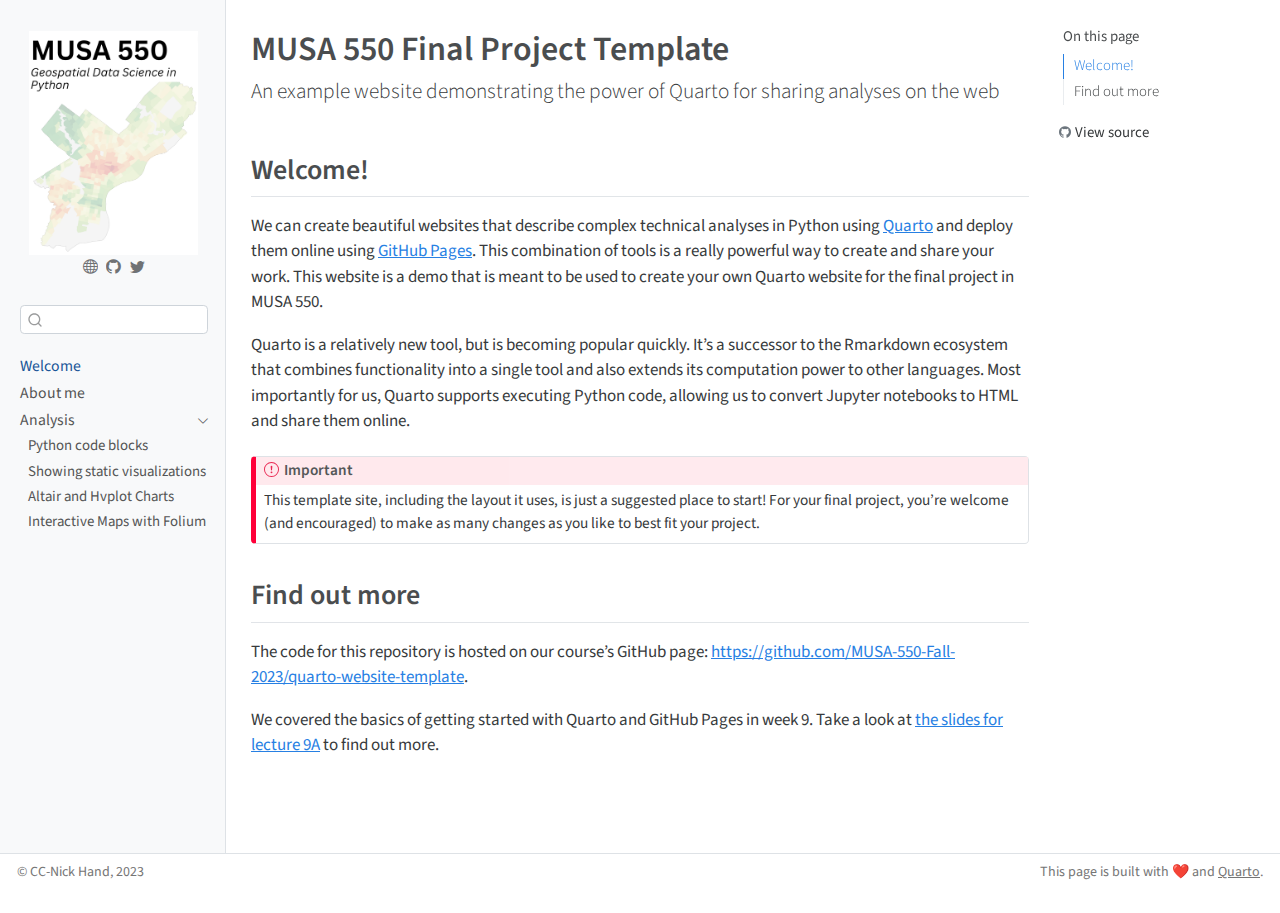
==== docs/index.html @ 7783d419 "Initial commit" ====
<!DOCTYPE html>
<html xmlns="http://www.w3.org/1999/xhtml" lang="en" xml:lang="en"><head>

<meta charset="utf-8">
<meta name="generator" content="quarto-1.3.450">

<meta name="viewport" content="width=device-width, initial-scale=1.0, user-scalable=yes">


<title>MUSA 550 Quarto Template - MUSA 550 Final Project Template</title>
<style>
code{white-space: pre-wrap;}
span.smallcaps{font-variant: small-caps;}
div.columns{display: flex; gap: min(4vw, 1.5em);}
div.column{flex: auto; overflow-x: auto;}
div.hanging-indent{margin-left: 1.5em; text-indent: -1.5em;}
ul.task-list{list-style: none;}
ul.task-list li input[type="checkbox"] {
  width: 0.8em;
  margin: 0 0.8em 0.2em -1em; /* quarto-specific, see https://github.com/quarto-dev/quarto-cli/issues/4556 */ 
  vertical-align: middle;
}
</style>


<script src="site_libs/quarto-nav/quarto-nav.js"></script>
<script src="site_libs/clipboard/clipboard.min.js"></script>
<script src="site_libs/quarto-search/autocomplete.umd.js"></script>
<script src="site_libs/quarto-search/fuse.min.js"></script>
<script src="site_libs/quarto-search/quarto-search.js"></script>
<meta name="quarto:offset" content="./">
<script src="site_libs/quarto-html/quarto.js"></script>
<script src="site_libs/quarto-html/popper.min.js"></script>
<script src="site_libs/quarto-html/tippy.umd.min.js"></script>
<script src="site_libs/quarto-html/anchor.min.js"></script>
<link href="site_libs/quarto-html/tippy.css" rel="stylesheet">
<link href="site_libs/quarto-html/quarto-syntax-highlighting.css" rel="stylesheet" id="quarto-text-highlighting-styles">
<script src="site_libs/bootstrap/bootstrap.min.js"></script>
<link href="site_libs/bootstrap/bootstrap-icons.css" rel="stylesheet">
<link href="site_libs/bootstrap/bootstrap.min.css" rel="stylesheet" id="quarto-bootstrap" data-mode="light">
<script id="quarto-search-options" type="application/json">{
  "location": "sidebar",
  "copy-button": false,
  "collapse-after": 3,
  "panel-placement": "start",
  "type": "textbox",
  "limit": 20,
  "language": {
    "search-no-results-text": "No results",
    "search-matching-documents-text": "matching documents",
    "search-copy-link-title": "Copy link to search",
    "search-hide-matches-text": "Hide additional matches",
    "search-more-match-text": "more match in this document",
    "search-more-matches-text": "more matches in this document",
    "search-clear-button-title": "Clear",
    "search-detached-cancel-button-title": "Cancel",
    "search-submit-button-title": "Submit",
    "search-label": "Search"
  }
}</script>


<link rel="stylesheet" href="styles.css">
</head>

<body class="nav-sidebar docked">

<div id="quarto-search-results"></div>
  <header id="quarto-header" class="headroom fixed-top">
  <nav class="quarto-secondary-nav">
    <div class="container-fluid d-flex">
      <button type="button" class="quarto-btn-toggle btn" data-bs-toggle="collapse" data-bs-target="#quarto-sidebar,#quarto-sidebar-glass" aria-controls="quarto-sidebar" aria-expanded="false" aria-label="Toggle sidebar navigation" onclick="if (window.quartoToggleHeadroom) { window.quartoToggleHeadroom(); }">
        <i class="bi bi-layout-text-sidebar-reverse"></i>
      </button>
      <nav class="quarto-page-breadcrumbs" aria-label="breadcrumb"><ol class="breadcrumb"><li class="breadcrumb-item"><a href="./index.html">Welcome</a></li></ol></nav>
      <a class="flex-grow-1" role="button" data-bs-toggle="collapse" data-bs-target="#quarto-sidebar,#quarto-sidebar-glass" aria-controls="quarto-sidebar" aria-expanded="false" aria-label="Toggle sidebar navigation" onclick="if (window.quartoToggleHeadroom) { window.quartoToggleHeadroom(); }">      
      </a>
      <button type="button" class="btn quarto-search-button" aria-label="" onclick="window.quartoOpenSearch();">
        <i class="bi bi-search"></i>
      </button>
    </div>
  </nav>
</header>
<!-- content -->
<div id="quarto-content" class="quarto-container page-columns page-rows-contents page-layout-article">
<!-- sidebar -->
  <nav id="quarto-sidebar" class="sidebar collapse collapse-horizontal sidebar-navigation docked overflow-auto">
    <div class="pt-lg-2 mt-2 text-center sidebar-header">
      <a href="./index.html" class="sidebar-logo-link">
      <img src="./images/course-icon.png" alt="" class="sidebar-logo py-0 d-lg-inline d-none">
      </a>
      <div class="sidebar-tools-main tools-wide">
    <a href="https://nickhand.dev" rel="" title="Personal Website" class="quarto-navigation-tool px-1" aria-label="Personal Website"><i class="bi bi-globe"></i></a>
    <a href="https://github.com/MUSA-550-Fall-2023/" rel="" title="MUSA 550 GitHub" class="quarto-navigation-tool px-1" aria-label="MUSA 550 GitHub"><i class="bi bi-github"></i></a>
    <a href="https://twitter.com/nicholashand" rel="" title="Nick Hand Twitter" class="quarto-navigation-tool px-1" aria-label="Nick Hand Twitter"><i class="bi bi-twitter"></i></a>
</div>
      </div>
        <div class="mt-2 flex-shrink-0 align-items-center">
        <div class="sidebar-search">
        <div id="quarto-search" class="" title="Search"></div>
        </div>
        </div>
    <div class="sidebar-menu-container"> 
    <ul class="list-unstyled mt-1">
        <li class="sidebar-item">
  <div class="sidebar-item-container"> 
  <a href="./index.html" class="sidebar-item-text sidebar-link active">
 <span class="menu-text">Welcome</span></a>
  </div>
</li>
        <li class="sidebar-item">
  <div class="sidebar-item-container"> 
  <a href="./about.html" class="sidebar-item-text sidebar-link">
 <span class="menu-text">About me</span></a>
  </div>
</li>
        <li class="sidebar-item sidebar-item-section">
      <div class="sidebar-item-container"> 
            <a href="./analysis/index.html" class="sidebar-item-text sidebar-link">
 <span class="menu-text">Analysis</span></a>
          <a class="sidebar-item-toggle text-start" data-bs-toggle="collapse" data-bs-target="#quarto-sidebar-section-1" aria-expanded="true" aria-label="Toggle section">
            <i class="bi bi-chevron-right ms-2"></i>
          </a> 
      </div>
      <ul id="quarto-sidebar-section-1" class="collapse list-unstyled sidebar-section depth1 show">  
          <li class="sidebar-item">
  <div class="sidebar-item-container"> 
  <a href="./analysis/1-python-code-blocks.html" class="sidebar-item-text sidebar-link">
 <span class="menu-text">Python code blocks</span></a>
  </div>
</li>
          <li class="sidebar-item">
  <div class="sidebar-item-container"> 
  <a href="./analysis/2-static-images.html" class="sidebar-item-text sidebar-link">
 <span class="menu-text">Showing static visualizations</span></a>
  </div>
</li>
          <li class="sidebar-item">
  <div class="sidebar-item-container"> 
  <a href="./analysis/3-altair-hvplot.html" class="sidebar-item-text sidebar-link">
 <span class="menu-text">Altair and Hvplot Charts</span></a>
  </div>
</li>
          <li class="sidebar-item">
  <div class="sidebar-item-container"> 
  <a href="./analysis/4-folium.html" class="sidebar-item-text sidebar-link">
 <span class="menu-text">Interactive Maps with Folium</span></a>
  </div>
</li>
      </ul>
  </li>
    </ul>
    </div>
</nav>
<div id="quarto-sidebar-glass" data-bs-toggle="collapse" data-bs-target="#quarto-sidebar,#quarto-sidebar-glass"></div>
<!-- margin-sidebar -->
    <div id="quarto-margin-sidebar" class="sidebar margin-sidebar">
        <nav id="TOC" role="doc-toc" class="toc-active">
    <h2 id="toc-title">On this page</h2>
   
  <ul>
  <li><a href="#welcome" id="toc-welcome" class="nav-link active" data-scroll-target="#welcome">Welcome!</a></li>
  <li><a href="#find-out-more" id="toc-find-out-more" class="nav-link" data-scroll-target="#find-out-more">Find out more</a></li>
  </ul>
<div class="toc-actions"><div><i class="bi bi-github"></i></div><div class="action-links"><p><a href="https://github.com/MUSA-550-Fall-2023/quarto-website-template/blob/main/index.qmd" class="toc-action">View source</a></p></div></div></nav>
    </div>
<!-- main -->
<main class="content" id="quarto-document-content">

<header id="title-block-header" class="quarto-title-block default">
<div class="quarto-title">
<h1 class="title">MUSA 550 Final Project Template</h1>
<p class="subtitle lead">An example website demonstrating the power of Quarto for sharing analyses on the web</p>
</div>



<div class="quarto-title-meta">

    
  
    
  </div>
  

</header>

<section id="welcome" class="level2">
<h2 class="anchored" data-anchor-id="welcome">Welcome!</h2>
<p>We can create beautiful websites that describe complex technical analyses in Python using <a href="https://quarto.org">Quarto</a> and deploy them online using <a href="https://pages.github.com/">GitHub Pages</a>. This combination of tools is a really powerful way to create and share your work. This website is a demo that is meant to be used to create your own Quarto website for the final project in MUSA 550.</p>
<p>Quarto is a relatively new tool, but is becoming popular quickly. It’s a successor to the Rmarkdown ecosystem that combines functionality into a single tool and also extends its computation power to other languages. Most importantly for us, Quarto supports executing Python code, allowing us to convert Jupyter notebooks to HTML and share them online.</p>
<div class="callout callout-style-default callout-important callout-titled">
<div class="callout-header d-flex align-content-center">
<div class="callout-icon-container">
<i class="callout-icon"></i>
</div>
<div class="callout-title-container flex-fill">
Important
</div>
</div>
<div class="callout-body-container callout-body">
<p>This template site, including the layout it uses, is just a suggested place to start! For your final project, you’re welcome (and encouraged) to make as many changes as you like to best fit your project.</p>
</div>
</div>
</section>
<section id="find-out-more" class="level2">
<h2 class="anchored" data-anchor-id="find-out-more">Find out more</h2>
<p>The code for this repository is hosted on our course’s GitHub page: <a href="https://github.com/MUSA-550-Fall-2023/quarto-website-template">https://github.com/MUSA-550-Fall-2023/quarto-website-template</a>.</p>
<p>We covered the basics of getting started with Quarto and GitHub Pages in week 9. Take a look at <a href="https://musa-550-fall-2023.github.io/content/week-9/lecture-9A.html">the slides for lecture 9A</a> to find out more.</p>


</section>

</main> <!-- /main -->
<script id="quarto-html-after-body" type="application/javascript">
window.document.addEventListener("DOMContentLoaded", function (event) {
  const toggleBodyColorMode = (bsSheetEl) => {
    const mode = bsSheetEl.getAttribute("data-mode");
    const bodyEl = window.document.querySelector("body");
    if (mode === "dark") {
      bodyEl.classList.add("quarto-dark");
      bodyEl.classList.remove("quarto-light");
    } else {
      bodyEl.classList.add("quarto-light");
      bodyEl.classList.remove("quarto-dark");
    }
  }
  const toggleBodyColorPrimary = () => {
    const bsSheetEl = window.document.querySelector("link#quarto-bootstrap");
    if (bsSheetEl) {
      toggleBodyColorMode(bsSheetEl);
    }
  }
  toggleBodyColorPrimary();  
  const icon = "";
  const anchorJS = new window.AnchorJS();
  anchorJS.options = {
    placement: 'right',
    icon: icon
  };
  anchorJS.add('.anchored');
  const isCodeAnnotation = (el) => {
    for (const clz of el.classList) {
      if (clz.startsWith('code-annotation-')) {                     
        return true;
      }
    }
    return false;
  }
  const clipboard = new window.ClipboardJS('.code-copy-button', {
    text: function(trigger) {
      const codeEl = trigger.previousElementSibling.cloneNode(true);
      for (const childEl of codeEl.children) {
        if (isCodeAnnotation(childEl)) {
          childEl.remove();
        }
      }
      return codeEl.innerText;
    }
  });
  clipboard.on('success', function(e) {
    // button target
    const button = e.trigger;
    // don't keep focus
    button.blur();
    // flash "checked"
    button.classList.add('code-copy-button-checked');
    var currentTitle = button.getAttribute("title");
    button.setAttribute("title", "Copied!");
    let tooltip;
    if (window.bootstrap) {
      button.setAttribute("data-bs-toggle", "tooltip");
      button.setAttribute("data-bs-placement", "left");
      button.setAttribute("data-bs-title", "Copied!");
      tooltip = new bootstrap.Tooltip(button, 
        { trigger: "manual", 
          customClass: "code-copy-button-tooltip",
          offset: [0, -8]});
      tooltip.show();    
    }
    setTimeout(function() {
      if (tooltip) {
        tooltip.hide();
        button.removeAttribute("data-bs-title");
        button.removeAttribute("data-bs-toggle");
        button.removeAttribute("data-bs-placement");
      }
      button.setAttribute("title", currentTitle);
      button.classList.remove('code-copy-button-checked');
    }, 1000);
    // clear code selection
    e.clearSelection();
  });
  function tippyHover(el, contentFn) {
    const config = {
      allowHTML: true,
      content: contentFn,
      maxWidth: 500,
      delay: 100,
      arrow: false,
      appendTo: function(el) {
          return el.parentElement;
      },
      interactive: true,
      interactiveBorder: 10,
      theme: 'quarto',
      placement: 'bottom-start'
    };
    window.tippy(el, config); 
  }
  const noterefs = window.document.querySelectorAll('a[role="doc-noteref"]');
  for (var i=0; i<noterefs.length; i++) {
    const ref = noterefs[i];
    tippyHover(ref, function() {
      // use id or data attribute instead here
      let href = ref.getAttribute('data-footnote-href') || ref.getAttribute('href');
      try { href = new URL(href).hash; } catch {}
      const id = href.replace(/^#\/?/, "");
      const note = window.document.getElementById(id);
      return note.innerHTML;
    });
  }
      let selectedAnnoteEl;
      const selectorForAnnotation = ( cell, annotation) => {
        let cellAttr = 'data-code-cell="' + cell + '"';
        let lineAttr = 'data-code-annotation="' +  annotation + '"';
        const selector = 'span[' + cellAttr + '][' + lineAttr + ']';
        return selector;
      }
      const selectCodeLines = (annoteEl) => {
        const doc = window.document;
        const targetCell = annoteEl.getAttribute("data-target-cell");
        const targetAnnotation = annoteEl.getAttribute("data-target-annotation");
        const annoteSpan = window.document.querySelector(selectorForAnnotation(targetCell, targetAnnotation));
        const lines = annoteSpan.getAttribute("data-code-lines").split(",");
        const lineIds = lines.map((line) => {
          return targetCell + "-" + line;
        })
        let top = null;
        let height = null;
        let parent = null;
        if (lineIds.length > 0) {
            //compute the position of the single el (top and bottom and make a div)
            const el = window.document.getElementById(lineIds[0]);
            top = el.offsetTop;
            height = el.offsetHeight;
            parent = el.parentElement.parentElement;
          if (lineIds.length > 1) {
            const lastEl = window.document.getElementById(lineIds[lineIds.length - 1]);
            const bottom = lastEl.offsetTop + lastEl.offsetHeight;
            height = bottom - top;
          }
          if (top !== null && height !== null && parent !== null) {
            // cook up a div (if necessary) and position it 
            let div = window.document.getElementById("code-annotation-line-highlight");
            if (div === null) {
              div = window.document.createElement("div");
              div.setAttribute("id", "code-annotation-line-highlight");
              div.style.position = 'absolute';
              parent.appendChild(div);
            }
            div.style.top = top - 2 + "px";
            div.style.height = height + 4 + "px";
            let gutterDiv = window.document.getElementById("code-annotation-line-highlight-gutter");
            if (gutterDiv === null) {
              gutterDiv = window.document.createElement("div");
              gutterDiv.setAttribute("id", "code-annotation-line-highlight-gutter");
              gutterDiv.style.position = 'absolute';
              const codeCell = window.document.getElementById(targetCell);
              const gutter = codeCell.querySelector('.code-annotation-gutter');
              gutter.appendChild(gutterDiv);
            }
            gutterDiv.style.top = top - 2 + "px";
            gutterDiv.style.height = height + 4 + "px";
          }
          selectedAnnoteEl = annoteEl;
        }
      };
      const unselectCodeLines = () => {
        const elementsIds = ["code-annotation-line-highlight", "code-annotation-line-highlight-gutter"];
        elementsIds.forEach((elId) => {
          const div = window.document.getElementById(elId);
          if (div) {
            div.remove();
          }
        });
        selectedAnnoteEl = undefined;
      };
      // Attach click handler to the DT
      const annoteDls = window.document.querySelectorAll('dt[data-target-cell]');
      for (const annoteDlNode of annoteDls) {
        annoteDlNode.addEventListener('click', (event) => {
          const clickedEl = event.target;
          if (clickedEl !== selectedAnnoteEl) {
            unselectCodeLines();
            const activeEl = window.document.querySelector('dt[data-target-cell].code-annotation-active');
            if (activeEl) {
              activeEl.classList.remove('code-annotation-active');
            }
            selectCodeLines(clickedEl);
            clickedEl.classList.add('code-annotation-active');
          } else {
            // Unselect the line
            unselectCodeLines();
            clickedEl.classList.remove('code-annotation-active');
          }
        });
      }
  const findCites = (el) => {
    const parentEl = el.parentElement;
    if (parentEl) {
      const cites = parentEl.dataset.cites;
      if (cites) {
        return {
          el,
          cites: cites.split(' ')
        };
      } else {
        return findCites(el.parentElement)
      }
    } else {
      return undefined;
    }
  };
  var bibliorefs = window.document.querySelectorAll('a[role="doc-biblioref"]');
  for (var i=0; i<bibliorefs.length; i++) {
    const ref = bibliorefs[i];
    const citeInfo = findCites(ref);
    if (citeInfo) {
      tippyHover(citeInfo.el, function() {
        var popup = window.document.createElement('div');
        citeInfo.cites.forEach(function(cite) {
          var citeDiv = window.document.createElement('div');
          citeDiv.classList.add('hanging-indent');
          citeDiv.classList.add('csl-entry');
          var biblioDiv = window.document.getElementById('ref-' + cite);
          if (biblioDiv) {
            citeDiv.innerHTML = biblioDiv.innerHTML;
          }
          popup.appendChild(citeDiv);
        });
        return popup.innerHTML;
      });
    }
  }
});
</script>
</div> <!-- /content -->
<footer class="footer">
  <div class="nav-footer">
    <div class="nav-footer-left">© CC-Nick Hand, 2023</div>   
    <div class="nav-footer-center">
      &nbsp;
    </div>
    <div class="nav-footer-right">This page is built with ❤️ and <a href="https://quarto.org/">Quarto</a>.</div>
  </div>
</footer>



</body></html>
---- docs/site_libs/quarto-html/tippy.css ----
.tippy-box[data-animation=fade][data-state=hidden]{opacity:0}[data-tippy-root]{max-width:calc(100vw - 10px)}.tippy-box{position:relative;background-color:#333;color:#fff;border-radius:4px;font-size:14px;line-height:1.4;white-space:normal;outline:0;transition-property:transform,visibility,opacity}.tippy-box[data-placement^=top]>.tippy-arrow{bottom:0}.tippy-box[data-placement^=top]>.tippy-arrow:before{bottom:-7px;left:0;border-width:8px 8px 0;border-top-color:initial;transform-origin:center top}.tippy-box[data-placement^=bottom]>.tippy-arrow{top:0}.tippy-box[data-placement^=bottom]>.tippy-arrow:before{top:-7px;left:0;border-width:0 8px 8px;border-bottom-color:initial;transform-origin:center bottom}.tippy-box[data-placement^=left]>.tippy-arrow{right:0}.tippy-box[data-placement^=left]>.tippy-arrow:before{border-width:8px 0 8px 8px;border-left-color:initial;right:-7px;transform-origin:center left}.tippy-box[data-placement^=right]>.tippy-arrow{left:0}.tippy-box[data-placement^=right]>.tippy-arrow:before{left:-7px;border-width:8px 8px 8px 0;border-right-color:initial;transform-origin:center right}.tippy-box[data-inertia][data-state=visible]{transition-timing-function:cubic-bezier(.54,1.5,.38,1.11)}.tippy-arrow{width:16px;height:16px;color:#333}.tippy-arrow:before{content:"";position:absolute;border-color:transparent;border-style:solid}.tippy-content{position:relative;padding:5px 9px;z-index:1}
---- docs/site_libs/quarto-html/quarto-syntax-highlighting.css ----
/* quarto syntax highlight colors */
:root {
  --quarto-hl-kw-color: #859900;
  --quarto-hl-fu-color: #268bd2;
  --quarto-hl-va-color: #268bd2;
  --quarto-hl-cf-color: #859900;
  --quarto-hl-op-color: #859900;
  --quarto-hl-bu-color: #cb4b16;
  --quarto-hl-ex-color: #268bd2;
  --quarto-hl-pp-color: #cb4b16;
  --quarto-hl-at-color: #268bd2;
  --quarto-hl-ch-color: #2aa198;
  --quarto-hl-sc-color: #dc322f;
  --quarto-hl-st-color: #2aa198;
  --quarto-hl-vs-color: #2aa198;
  --quarto-hl-ss-color: #dc322f;
  --quarto-hl-im-color: #2aa198;
  --quarto-hl-dt-color: #b58900;
  --quarto-hl-dv-color: #2aa198;
  --quarto-hl-bn-color: #2aa198;
  --quarto-hl-fl-color: #2aa198;
  --quarto-hl-cn-color: #2aa198;
  --quarto-hl-co-color: #93a1a1;
  --quarto-hl-do-color: #dc322f;
  --quarto-hl-an-color: #268bd2;
  --quarto-hl-cv-color: #2aa198;
  --quarto-hl-re-color: #268bd2;
  --quarto-hl-in-color: #b58900;
  --quarto-hl-wa-color: #cb4b16;
  --quarto-hl-al-color: #d33682;
  --quarto-hl-er-color: #dc322f;
}

/* other quarto variables */
:root {
  --quarto-font-monospace: SFMono-Regular, Menlo, Monaco, Consolas, "Liberation Mono", "Courier New", monospace;
}

pre > code.sourceCode > span {
  color: #657b83;
  font-style: inherit;
}

code span {
  color: #657b83;
  font-style: inherit;
}

code.sourceCode > span {
  color: #657b83;
  font-style: inherit;
}

div.sourceCode,
div.sourceCode pre.sourceCode {
  color: #657b83;
  font-style: inherit;
}

code span.kw {
  color: #859900;
  font-weight: bold;
}

code span.fu {
  color: #268bd2;
}

code span.va {
  color: #268bd2;
}

code span.cf {
  color: #859900;
  font-weight: bold;
}

code span.op {
  color: #859900;
}

code span.bu {
  color: #cb4b16;
}

code span.ex {
  color: #268bd2;
  font-weight: bold;
}

code span.pp {
  color: #cb4b16;
}

code span.at {
  color: #268bd2;
}

code span.ch {
  color: #2aa198;
}

code span.sc {
  color: #dc322f;
}

code span.st {
  color: #2aa198;
}

code span.vs {
  color: #2aa198;
}

code span.ss {
  color: #dc322f;
}

code span.im {
  color: #2aa198;
}

code span.dt {
  color: #b58900;
  font-weight: bold;
}

code span.dv {
  color: #2aa198;
}

code span.bn {
  color: #2aa198;
}

code span.fl {
  color: #2aa198;
}

code span.cn {
  color: #2aa198;
  font-weight: bold;
}

code span.co {
  color: #93a1a1;
  font-style: italic;
}

code span.do {
  color: #dc322f;
}

code span.an {
  color: #268bd2;
}

code span.cv {
  color: #2aa198;
}

code span.re {
  color: #268bd2;
  background-color: #eee8d5;
}

code span.in {
  color: #b58900;
}

code span.wa {
  color: #cb4b16;
}

code span.al {
  color: #d33682;
  font-weight: bold;
}

code span.er {
  color: #dc322f;
  text-decoration: underline;
}

.prevent-inlining {
  content: "</";
}

/*# sourceMappingURL=debc5d5d77c3f9108843748ff7464032.css.map */
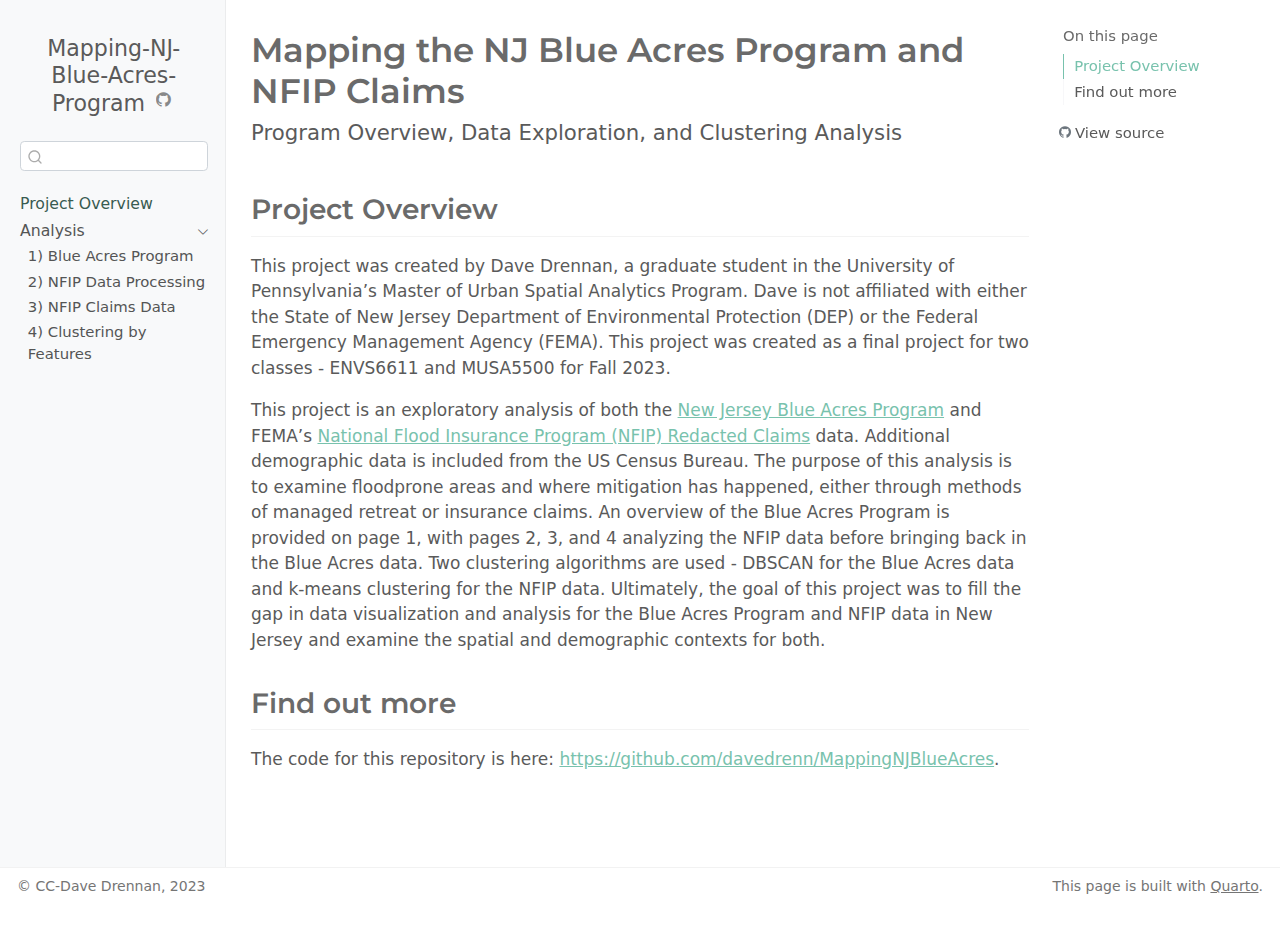
==== commit fa2228b4: "update" ====
--- a/docs/index.html
+++ b/docs/index.html
@@ -7,7 +7,7 @@
 <meta name="viewport" content="width=device-width, initial-scale=1.0, user-scalable=yes">
 
 
-<title>MUSA 550 Quarto Template - MUSA 550 Final Project Template</title>
+<title>Mapping-NJ-Blue-Acres-Program - Mapping the NJ Blue Acres Program and NFIP Claims</title>
 <style>
 code{white-space: pre-wrap;}
 span.smallcaps{font-variant: small-caps;}
@@ -72,7 +72,7 @@
       <button type="button" class="quarto-btn-toggle btn" data-bs-toggle="collapse" data-bs-target="#quarto-sidebar,#quarto-sidebar-glass" aria-controls="quarto-sidebar" aria-expanded="false" aria-label="Toggle sidebar navigation" onclick="if (window.quartoToggleHeadroom) { window.quartoToggleHeadroom(); }">
         <i class="bi bi-layout-text-sidebar-reverse"></i>
       </button>
-      <nav class="quarto-page-breadcrumbs" aria-label="breadcrumb"><ol class="breadcrumb"><li class="breadcrumb-item"><a href="./index.html">Welcome</a></li></ol></nav>
+      <nav class="quarto-page-breadcrumbs" aria-label="breadcrumb"><ol class="breadcrumb"><li class="breadcrumb-item"><a href="./index.html">Project Overview</a></li></ol></nav>
       <a class="flex-grow-1" role="button" data-bs-toggle="collapse" data-bs-target="#quarto-sidebar,#quarto-sidebar-glass" aria-controls="quarto-sidebar" aria-expanded="false" aria-label="Toggle sidebar navigation" onclick="if (window.quartoToggleHeadroom) { window.quartoToggleHeadroom(); }">      
       </a>
       <button type="button" class="btn quarto-search-button" aria-label="" onclick="window.quartoOpenSearch();">
@@ -86,14 +86,12 @@
 <!-- sidebar -->
   <nav id="quarto-sidebar" class="sidebar collapse collapse-horizontal sidebar-navigation docked overflow-auto">
     <div class="pt-lg-2 mt-2 text-center sidebar-header">
-      <a href="./index.html" class="sidebar-logo-link">
-      <img src="./images/course-icon.png" alt="" class="sidebar-logo py-0 d-lg-inline d-none">
-      </a>
-      <div class="sidebar-tools-main tools-wide">
-    <a href="https://nickhand.dev" rel="" title="Personal Website" class="quarto-navigation-tool px-1" aria-label="Personal Website"><i class="bi bi-globe"></i></a>
-    <a href="https://github.com/MUSA-550-Fall-2023/" rel="" title="MUSA 550 GitHub" class="quarto-navigation-tool px-1" aria-label="MUSA 550 GitHub"><i class="bi bi-github"></i></a>
-    <a href="https://twitter.com/nicholashand" rel="" title="Nick Hand Twitter" class="quarto-navigation-tool px-1" aria-label="Nick Hand Twitter"><i class="bi bi-twitter"></i></a>
+    <div class="sidebar-title mb-0 py-0">
+      <a href="./">Mapping-NJ-Blue-Acres-Program</a> 
+        <div class="sidebar-tools-main">
+    <a href="https://github.com/davedrenn" rel="" title="GitHub - davedrenn" class="quarto-navigation-tool px-1" aria-label="GitHub - davedrenn"><i class="bi bi-github"></i></a>
 </div>
+    </div>
       </div>
         <div class="mt-2 flex-shrink-0 align-items-center">
         <div class="sidebar-search">
@@ -105,13 +103,7 @@
         <li class="sidebar-item">
   <div class="sidebar-item-container"> 
   <a href="./index.html" class="sidebar-item-text sidebar-link active">
- <span class="menu-text">Welcome</span></a>
-  </div>
-</li>
-        <li class="sidebar-item">
-  <div class="sidebar-item-container"> 
-  <a href="./about.html" class="sidebar-item-text sidebar-link">
- <span class="menu-text">About me</span></a>
+ <span class="menu-text">Project Overview</span></a>
   </div>
 </li>
         <li class="sidebar-item sidebar-item-section">
@@ -125,26 +117,26 @@
       <ul id="quarto-sidebar-section-1" class="collapse list-unstyled sidebar-section depth1 show">  
           <li class="sidebar-item">
   <div class="sidebar-item-container"> 
-  <a href="./analysis/1-python-code-blocks.html" class="sidebar-item-text sidebar-link">
- <span class="menu-text">Python code blocks</span></a>
+  <a href="./analysis/BlueAcres.html" class="sidebar-item-text sidebar-link">
+ <span class="menu-text">1) Blue Acres Program</span></a>
   </div>
 </li>
           <li class="sidebar-item">
   <div class="sidebar-item-container"> 
-  <a href="./analysis/2-static-images.html" class="sidebar-item-text sidebar-link">
- <span class="menu-text">Showing static visualizations</span></a>
+  <a href="./analysis/DataCleaning.html" class="sidebar-item-text sidebar-link">
+ <span class="menu-text">2) NFIP Data Processing</span></a>
   </div>
 </li>
           <li class="sidebar-item">
   <div class="sidebar-item-container"> 
-  <a href="./analysis/3-altair-hvplot.html" class="sidebar-item-text sidebar-link">
- <span class="menu-text">Altair and Hvplot Charts</span></a>
+  <a href="./analysis/DataExploration.html" class="sidebar-item-text sidebar-link">
+ <span class="menu-text">3) NFIP Claims Data</span></a>
   </div>
 </li>
           <li class="sidebar-item">
   <div class="sidebar-item-container"> 
-  <a href="./analysis/4-folium.html" class="sidebar-item-text sidebar-link">
- <span class="menu-text">Interactive Maps with Folium</span></a>
+  <a href="./analysis/ClaimsKmeans.html" class="sidebar-item-text sidebar-link">
+ <span class="menu-text">4) Clustering by Features</span></a>
   </div>
 </li>
       </ul>
@@ -159,18 +151,18 @@
     <h2 id="toc-title">On this page</h2>
    
   <ul>
-  <li><a href="#welcome" id="toc-welcome" class="nav-link active" data-scroll-target="#welcome">Welcome!</a></li>
+  <li><a href="#project-overview" id="toc-project-overview" class="nav-link active" data-scroll-target="#project-overview">Project Overview</a></li>
   <li><a href="#find-out-more" id="toc-find-out-more" class="nav-link" data-scroll-target="#find-out-more">Find out more</a></li>
   </ul>
-<div class="toc-actions"><div><i class="bi bi-github"></i></div><div class="action-links"><p><a href="https://github.com/MUSA-550-Fall-2023/quarto-website-template/blob/main/index.qmd" class="toc-action">View source</a></p></div></div></nav>
+<div class="toc-actions"><div><i class="bi bi-github"></i></div><div class="action-links"><p><a href="https://github.com/davedrenn/MappingNJBlueAcres/blob/main/index.qmd" class="toc-action">View source</a></p></div></div></nav>
     </div>
 <!-- main -->
 <main class="content" id="quarto-document-content">
 
 <header id="title-block-header" class="quarto-title-block default">
 <div class="quarto-title">
-<h1 class="title">MUSA 550 Final Project Template</h1>
-<p class="subtitle lead">An example website demonstrating the power of Quarto for sharing analyses on the web</p>
+<h1 class="title">Mapping the NJ Blue Acres Program and NFIP Claims</h1>
+<p class="subtitle lead">Program Overview, Data Exploration, and Clustering Analysis</p>
 </div>
 
 
@@ -185,28 +177,14 @@
 
 </header>
 
-<section id="welcome" class="level2">
-<h2 class="anchored" data-anchor-id="welcome">Welcome!</h2>
-<p>We can create beautiful websites that describe complex technical analyses in Python using <a href="https://quarto.org">Quarto</a> and deploy them online using <a href="https://pages.github.com/">GitHub Pages</a>. This combination of tools is a really powerful way to create and share your work. This website is a demo that is meant to be used to create your own Quarto website for the final project in MUSA 550.</p>
-<p>Quarto is a relatively new tool, but is becoming popular quickly. It’s a successor to the Rmarkdown ecosystem that combines functionality into a single tool and also extends its computation power to other languages. Most importantly for us, Quarto supports executing Python code, allowing us to convert Jupyter notebooks to HTML and share them online.</p>
-<div class="callout callout-style-default callout-important callout-titled">
-<div class="callout-header d-flex align-content-center">
-<div class="callout-icon-container">
-<i class="callout-icon"></i>
-</div>
-<div class="callout-title-container flex-fill">
-Important
-</div>
-</div>
-<div class="callout-body-container callout-body">
-<p>This template site, including the layout it uses, is just a suggested place to start! For your final project, you’re welcome (and encouraged) to make as many changes as you like to best fit your project.</p>
-</div>
-</div>
+<section id="project-overview" class="level2">
+<h2 class="anchored" data-anchor-id="project-overview">Project Overview</h2>
+<p>This project was created by Dave Drennan, a graduate student in the University of Pennsylvania’s Master of Urban Spatial Analytics Program. Dave is not affiliated with either the State of New Jersey Department of Environmental Protection (DEP) or the Federal Emergency Management Agency (FEMA). This project was created as a final project for two classes - ENVS6611 and MUSA5500 for Fall 2023.</p>
+<p>This project is an exploratory analysis of both the <a href="https://dep.nj.gov/blueacres/">New Jersey Blue Acres Program</a> and FEMA’s <a href="https://www.fema.gov/openfema-data-page/fima-nfip-redacted-claims-v2">National Flood Insurance Program (NFIP) Redacted Claims</a> data. Additional demographic data is included from the US Census Bureau. The purpose of this analysis is to examine floodprone areas and where mitigation has happened, either through methods of managed retreat or insurance claims. An overview of the Blue Acres Program is provided on page 1, with pages 2, 3, and 4 analyzing the NFIP data before bringing back in the Blue Acres data. Two clustering algorithms are used - DBSCAN for the Blue Acres data and k-means clustering for the NFIP data. Ultimately, the goal of this project was to fill the gap in data visualization and analysis for the Blue Acres Program and NFIP data in New Jersey and examine the spatial and demographic contexts for both.</p>
 </section>
 <section id="find-out-more" class="level2">
 <h2 class="anchored" data-anchor-id="find-out-more">Find out more</h2>
-<p>The code for this repository is hosted on our course’s GitHub page: <a href="https://github.com/MUSA-550-Fall-2023/quarto-website-template">https://github.com/MUSA-550-Fall-2023/quarto-website-template</a>.</p>
-<p>We covered the basics of getting started with Quarto and GitHub Pages in week 9. Take a look at <a href="https://musa-550-fall-2023.github.io/content/week-9/lecture-9A.html">the slides for lecture 9A</a> to find out more.</p>
+<p>The code for this repository is here: <a href="https://github.com/davedrenn/MappingNJBlueAcres">https://github.com/davedrenn/MappingNJBlueAcres</a>.</p>
 
 
 </section>
@@ -448,11 +426,11 @@
 </div> <!-- /content -->
 <footer class="footer">
   <div class="nav-footer">
-    <div class="nav-footer-left">© CC-Nick Hand, 2023</div>   
+    <div class="nav-footer-left">© CC-Dave Drennan, 2023</div>   
     <div class="nav-footer-center">
       &nbsp;
     </div>
-    <div class="nav-footer-right">This page is built with ❤️ and <a href="https://quarto.org/">Quarto</a>.</div>
+    <div class="nav-footer-right">This page is built with <a href="https://quarto.org/">Quarto</a>.</div>
   </div>
 </footer>
 
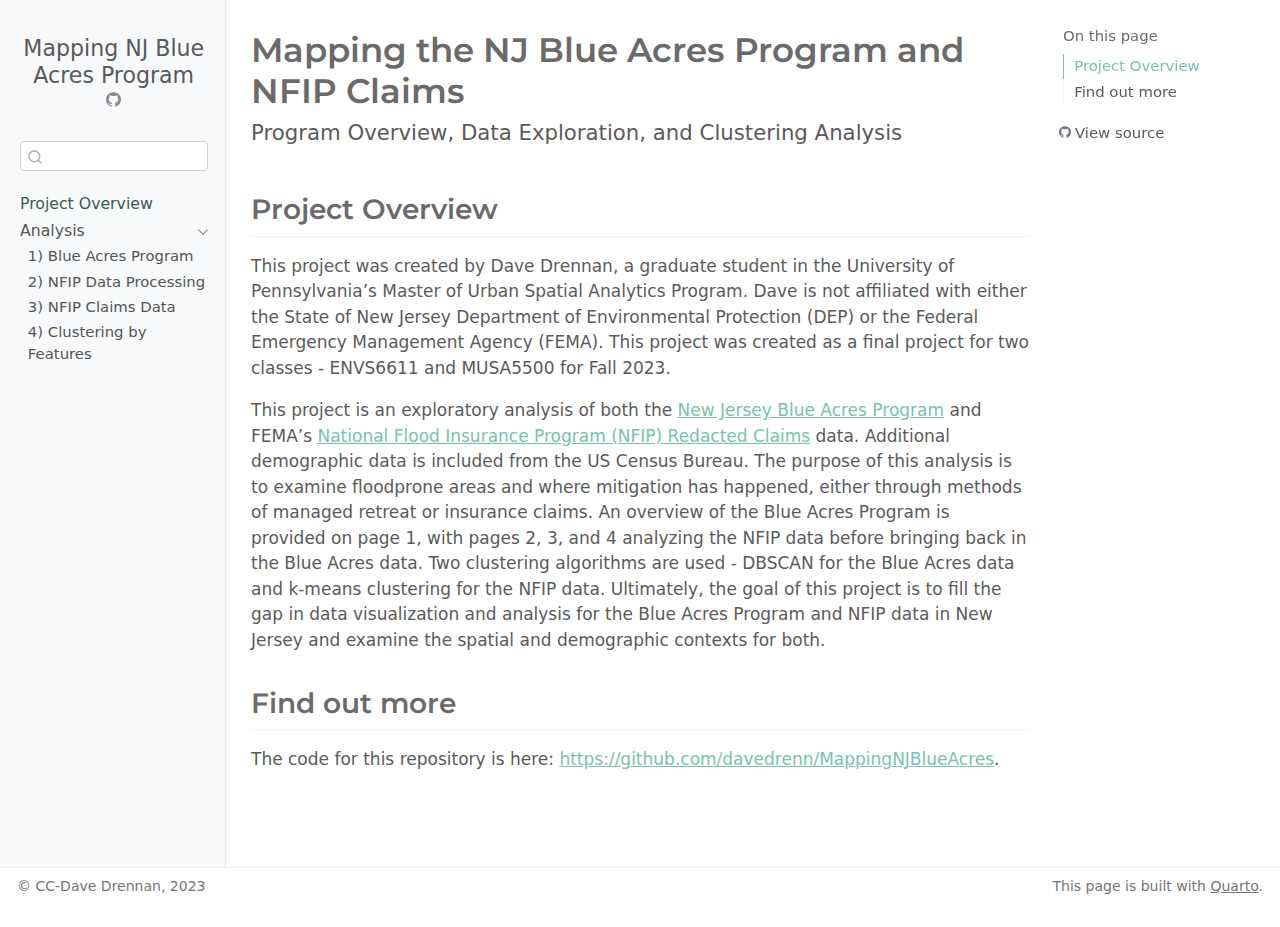
==== commit fec44753: "update" ====
--- a/docs/index.html
+++ b/docs/index.html
@@ -7,7 +7,7 @@
 <meta name="viewport" content="width=device-width, initial-scale=1.0, user-scalable=yes">
 
 
-<title>Mapping-NJ-Blue-Acres-Program - Mapping the NJ Blue Acres Program and NFIP Claims</title>
+<title>Mapping NJ Blue Acres Program - Mapping the NJ Blue Acres Program and NFIP Claims</title>
 <style>
 code{white-space: pre-wrap;}
 span.smallcaps{font-variant: small-caps;}
@@ -87,7 +87,7 @@
   <nav id="quarto-sidebar" class="sidebar collapse collapse-horizontal sidebar-navigation docked overflow-auto">
     <div class="pt-lg-2 mt-2 text-center sidebar-header">
     <div class="sidebar-title mb-0 py-0">
-      <a href="./">Mapping-NJ-Blue-Acres-Program</a> 
+      <a href="./">Mapping NJ Blue Acres Program</a> 
         <div class="sidebar-tools-main">
     <a href="https://github.com/davedrenn" rel="" title="GitHub - davedrenn" class="quarto-navigation-tool px-1" aria-label="GitHub - davedrenn"><i class="bi bi-github"></i></a>
 </div>
@@ -180,7 +180,7 @@
 <section id="project-overview" class="level2">
 <h2 class="anchored" data-anchor-id="project-overview">Project Overview</h2>
 <p>This project was created by Dave Drennan, a graduate student in the University of Pennsylvania’s Master of Urban Spatial Analytics Program. Dave is not affiliated with either the State of New Jersey Department of Environmental Protection (DEP) or the Federal Emergency Management Agency (FEMA). This project was created as a final project for two classes - ENVS6611 and MUSA5500 for Fall 2023.</p>
-<p>This project is an exploratory analysis of both the <a href="https://dep.nj.gov/blueacres/">New Jersey Blue Acres Program</a> and FEMA’s <a href="https://www.fema.gov/openfema-data-page/fima-nfip-redacted-claims-v2">National Flood Insurance Program (NFIP) Redacted Claims</a> data. Additional demographic data is included from the US Census Bureau. The purpose of this analysis is to examine floodprone areas and where mitigation has happened, either through methods of managed retreat or insurance claims. An overview of the Blue Acres Program is provided on page 1, with pages 2, 3, and 4 analyzing the NFIP data before bringing back in the Blue Acres data. Two clustering algorithms are used - DBSCAN for the Blue Acres data and k-means clustering for the NFIP data. Ultimately, the goal of this project was to fill the gap in data visualization and analysis for the Blue Acres Program and NFIP data in New Jersey and examine the spatial and demographic contexts for both.</p>
+<p>This project is an exploratory analysis of both the <a href="https://dep.nj.gov/blueacres/">New Jersey Blue Acres Program</a> and FEMA’s <a href="https://www.fema.gov/openfema-data-page/fima-nfip-redacted-claims-v2">National Flood Insurance Program (NFIP) Redacted Claims</a> data. Additional demographic data is included from the US Census Bureau. The purpose of this analysis is to examine floodprone areas and where mitigation has happened, either through methods of managed retreat or insurance claims. An overview of the Blue Acres Program is provided on page 1, with pages 2, 3, and 4 analyzing the NFIP data before bringing back in the Blue Acres data. Two clustering algorithms are used - DBSCAN for the Blue Acres data and k-means clustering for the NFIP data. Ultimately, the goal of this project is to fill the gap in data visualization and analysis for the Blue Acres Program and NFIP data in New Jersey and examine the spatial and demographic contexts for both.</p>
 </section>
 <section id="find-out-more" class="level2">
 <h2 class="anchored" data-anchor-id="find-out-more">Find out more</h2>
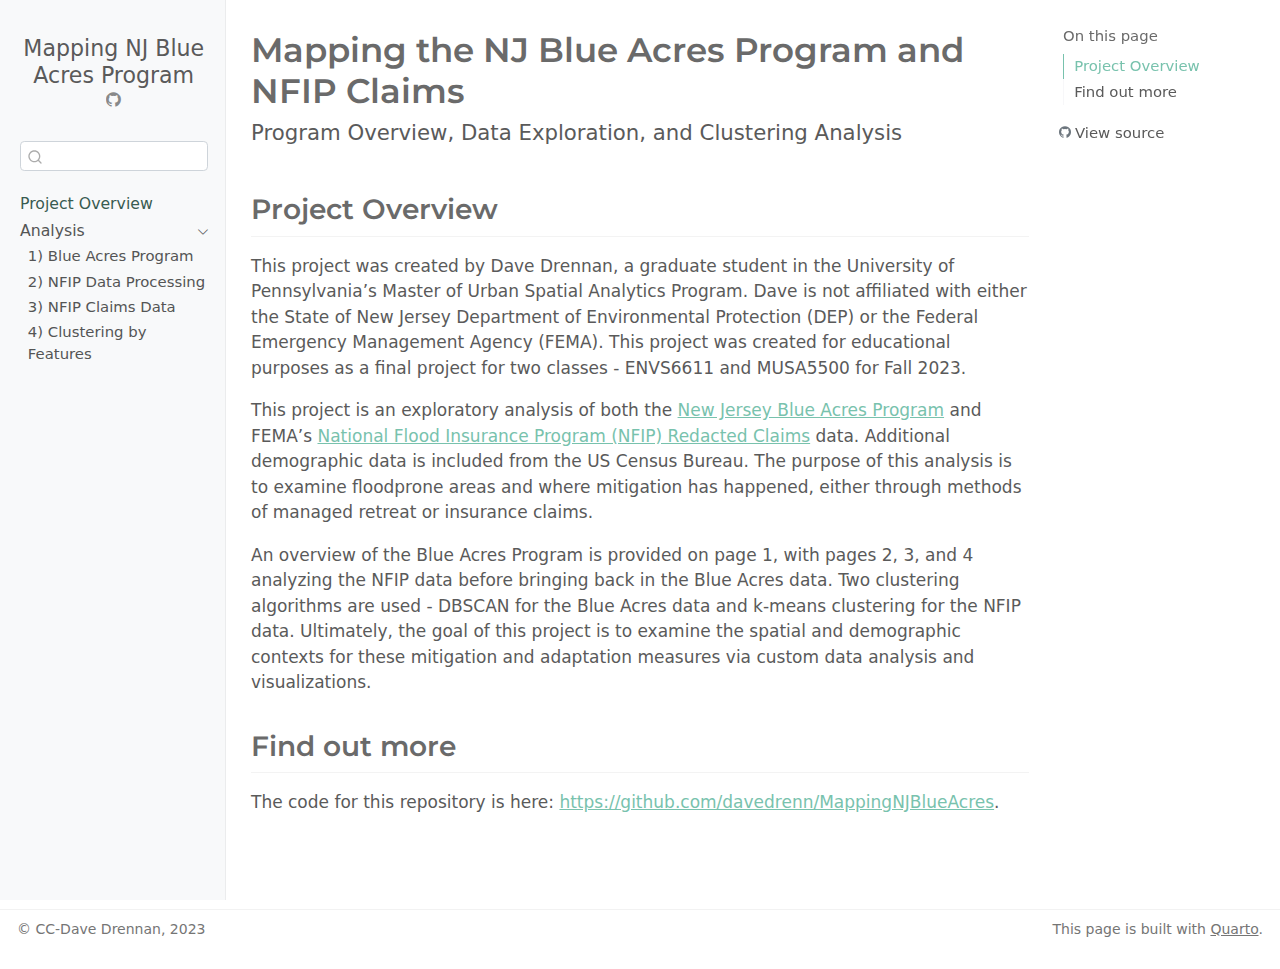
==== commit 31909cd0: "update" ====
--- a/docs/index.html
+++ b/docs/index.html
@@ -179,8 +179,9 @@
 
 <section id="project-overview" class="level2">
 <h2 class="anchored" data-anchor-id="project-overview">Project Overview</h2>
-<p>This project was created by Dave Drennan, a graduate student in the University of Pennsylvania’s Master of Urban Spatial Analytics Program. Dave is not affiliated with either the State of New Jersey Department of Environmental Protection (DEP) or the Federal Emergency Management Agency (FEMA). This project was created as a final project for two classes - ENVS6611 and MUSA5500 for Fall 2023.</p>
-<p>This project is an exploratory analysis of both the <a href="https://dep.nj.gov/blueacres/">New Jersey Blue Acres Program</a> and FEMA’s <a href="https://www.fema.gov/openfema-data-page/fima-nfip-redacted-claims-v2">National Flood Insurance Program (NFIP) Redacted Claims</a> data. Additional demographic data is included from the US Census Bureau. The purpose of this analysis is to examine floodprone areas and where mitigation has happened, either through methods of managed retreat or insurance claims. An overview of the Blue Acres Program is provided on page 1, with pages 2, 3, and 4 analyzing the NFIP data before bringing back in the Blue Acres data. Two clustering algorithms are used - DBSCAN for the Blue Acres data and k-means clustering for the NFIP data. Ultimately, the goal of this project is to fill the gap in data visualization and analysis for the Blue Acres Program and NFIP data in New Jersey and examine the spatial and demographic contexts for both.</p>
+<p>This project was created by Dave Drennan, a graduate student in the University of Pennsylvania’s Master of Urban Spatial Analytics Program. Dave is not affiliated with either the State of New Jersey Department of Environmental Protection (DEP) or the Federal Emergency Management Agency (FEMA). This project was created for educational purposes as a final project for two classes - ENVS6611 and MUSA5500 for Fall 2023.</p>
+<p>This project is an exploratory analysis of both the <a href="https://dep.nj.gov/blueacres/">New Jersey Blue Acres Program</a> and FEMA’s <a href="https://www.fema.gov/openfema-data-page/fima-nfip-redacted-claims-v2">National Flood Insurance Program (NFIP) Redacted Claims</a> data. Additional demographic data is included from the US Census Bureau. The purpose of this analysis is to examine floodprone areas and where mitigation has happened, either through methods of managed retreat or insurance claims.</p>
+<p>An overview of the Blue Acres Program is provided on page 1, with pages 2, 3, and 4 analyzing the NFIP data before bringing back in the Blue Acres data. Two clustering algorithms are used - DBSCAN for the Blue Acres data and k-means clustering for the NFIP data. Ultimately, the goal of this project is to examine the spatial and demographic contexts for these mitigation and adaptation measures via custom data analysis and visualizations.</p>
 </section>
 <section id="find-out-more" class="level2">
 <h2 class="anchored" data-anchor-id="find-out-more">Find out more</h2>
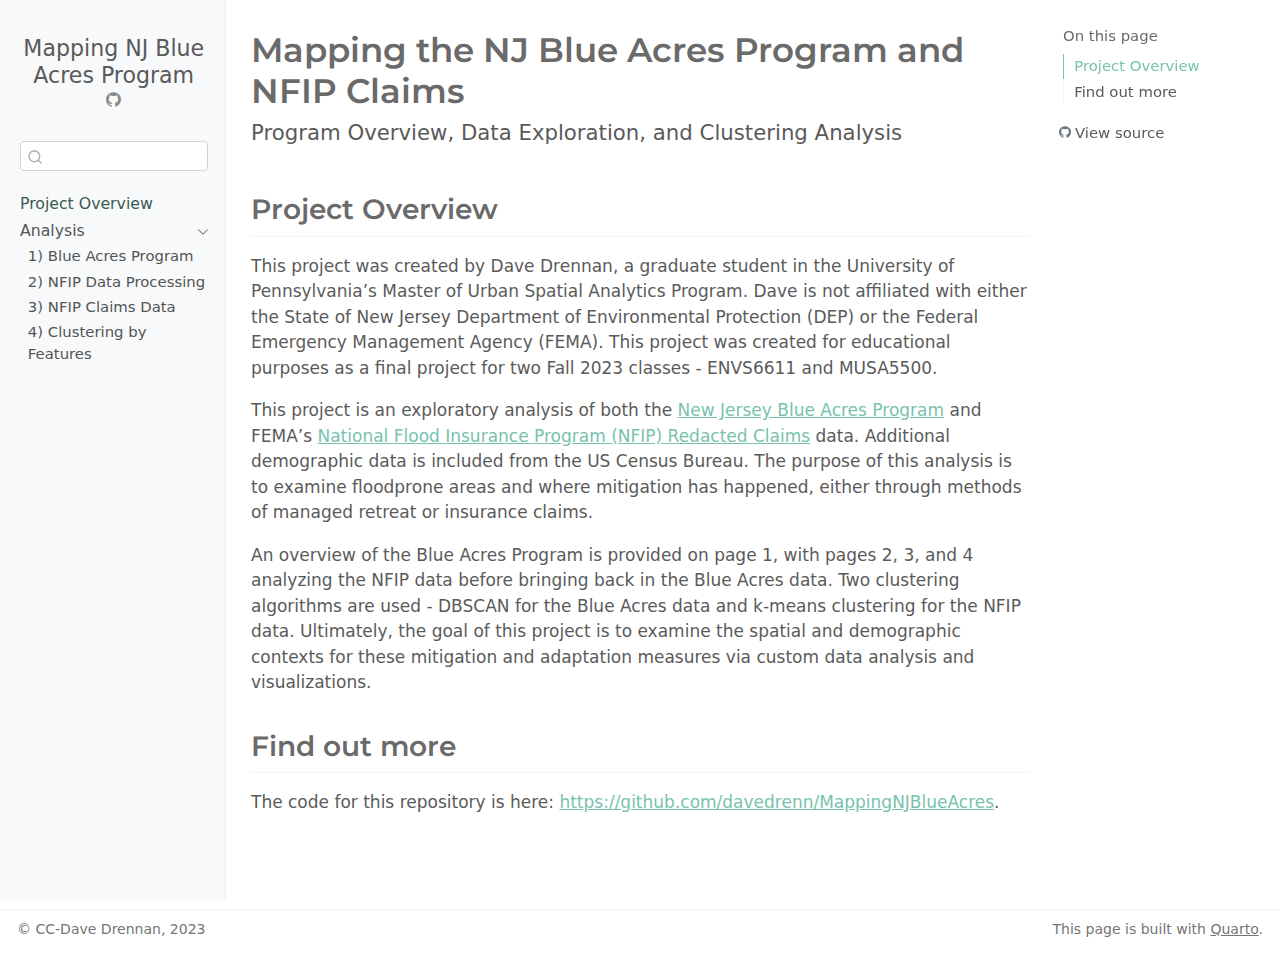
==== commit 2a3035f3: "update" ====
--- a/docs/index.html
+++ b/docs/index.html
@@ -179,7 +179,7 @@
 
 <section id="project-overview" class="level2">
 <h2 class="anchored" data-anchor-id="project-overview">Project Overview</h2>
-<p>This project was created by Dave Drennan, a graduate student in the University of Pennsylvania’s Master of Urban Spatial Analytics Program. Dave is not affiliated with either the State of New Jersey Department of Environmental Protection (DEP) or the Federal Emergency Management Agency (FEMA). This project was created for educational purposes as a final project for two classes - ENVS6611 and MUSA5500 for Fall 2023.</p>
+<p>This project was created by Dave Drennan, a graduate student in the University of Pennsylvania’s Master of Urban Spatial Analytics Program. Dave is not affiliated with either the State of New Jersey Department of Environmental Protection (DEP) or the Federal Emergency Management Agency (FEMA). This project was created for educational purposes as a final project for two Fall 2023 classes - ENVS6611 and MUSA5500.</p>
 <p>This project is an exploratory analysis of both the <a href="https://dep.nj.gov/blueacres/">New Jersey Blue Acres Program</a> and FEMA’s <a href="https://www.fema.gov/openfema-data-page/fima-nfip-redacted-claims-v2">National Flood Insurance Program (NFIP) Redacted Claims</a> data. Additional demographic data is included from the US Census Bureau. The purpose of this analysis is to examine floodprone areas and where mitigation has happened, either through methods of managed retreat or insurance claims.</p>
 <p>An overview of the Blue Acres Program is provided on page 1, with pages 2, 3, and 4 analyzing the NFIP data before bringing back in the Blue Acres data. Two clustering algorithms are used - DBSCAN for the Blue Acres data and k-means clustering for the NFIP data. Ultimately, the goal of this project is to examine the spatial and demographic contexts for these mitigation and adaptation measures via custom data analysis and visualizations.</p>
 </section>
